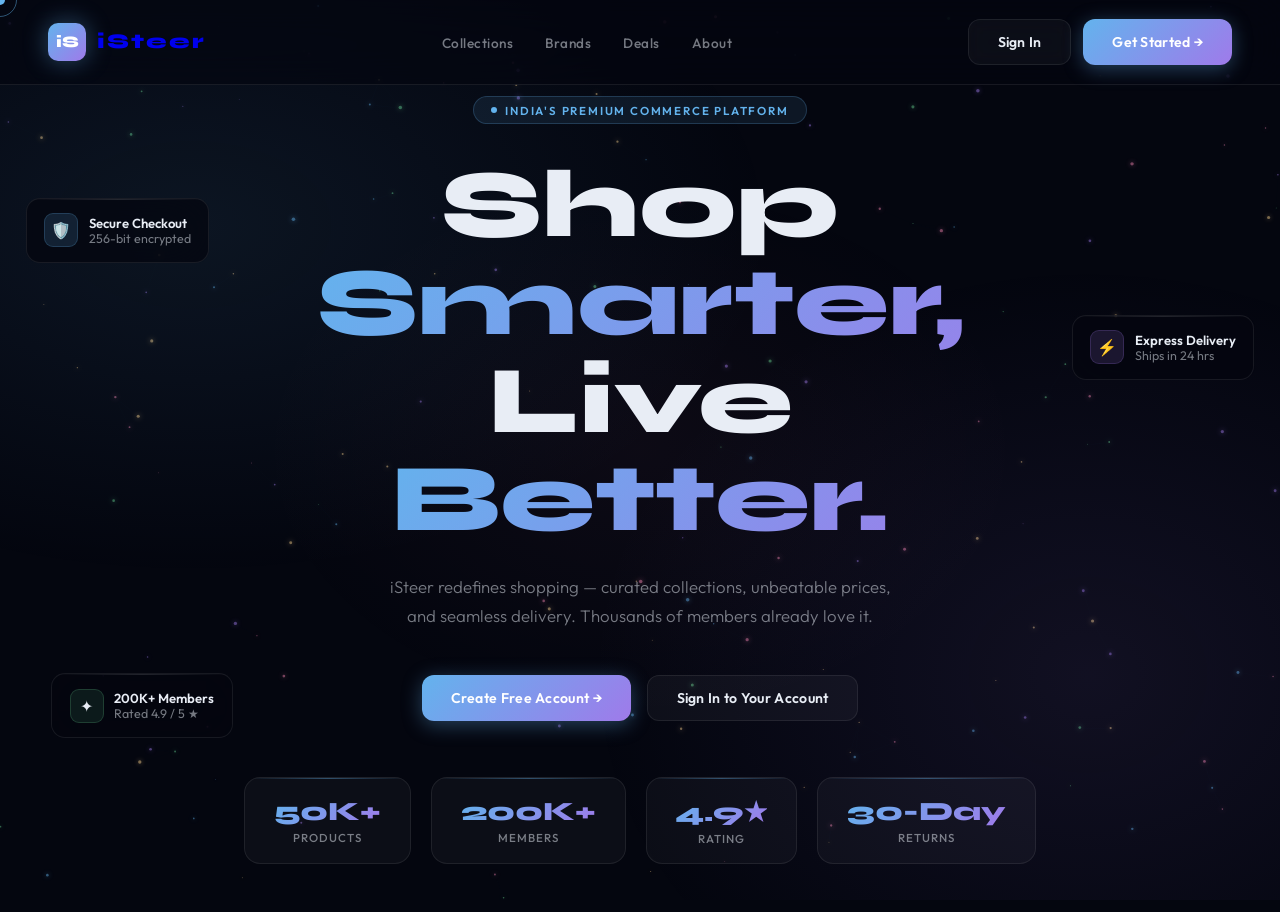
==== index.html @ 59a3b573 "Uploaded the project" ====
<!DOCTYPE html>
<html lang="en">
<head>
  <meta charset="UTF-8"/>
  <meta name="viewport" content="width=device-width, initial-scale=1.0"/>
  <title>iSteer — Premium Commerce</title>
  <link rel="preconnect" href="https://fonts.googleapis.com"/>
  <link href="https://fonts.googleapis.com/css2?family=Syne:wght@400;600;700;800&family=Outfit:wght@300;400;500;600&display=swap" rel="stylesheet"/>
  <style>
    *, *::before, *::after { margin:0; padding:0; box-sizing:border-box; }
    :root {
      --bg:#04060f; --surface:rgba(255,255,255,0.035); --border:rgba(255,255,255,0.08);
      --text:#e8edf5; --muted:rgba(232,237,245,0.5);
      --cyan:#63b3ed; --violet:#9f7aea; --rose:#f687b3; --gold:#fbd38d; --green:#68d391;
      --c-glow:rgba(99,179,237,0.15); --v-glow:rgba(159,122,234,0.15);
    }
    html,body{height:100%;overflow:hidden;}
    body{font-family:'Outfit',sans-serif;background:var(--bg);color:var(--text);cursor:none;}

    #cursor{position:fixed;width:10px;height:10px;background:var(--cyan);border-radius:50%;pointer-events:none;z-index:9999;transform:translate(-50%,-50%);transition:width.2s,height.2s,background.2s;mix-blend-mode:screen;}
    #cursor-ring{position:fixed;width:34px;height:34px;border:1px solid rgba(99,179,237,0.45);border-radius:50%;pointer-events:none;z-index:9998;transform:translate(-50%,-50%);transition:width.15s,height.15s,border-color.2s;}

    #canvas{position:fixed;inset:0;z-index:0;}
    .mesh{position:fixed;inset:0;z-index:0;pointer-events:none;
      background:radial-gradient(ellipse 70% 60% at 15% 25%,rgba(99,179,237,0.09) 0%,transparent 65%),
                 radial-gradient(ellipse 60% 70% at 85% 75%,rgba(159,122,234,0.09) 0%,transparent 65%),
                 radial-gradient(ellipse 50% 50% at 50% 50%,rgba(246,135,179,0.04) 0%,transparent 60%);
      animation:meshPulse 14s ease-in-out infinite alternate;}
    @keyframes meshPulse{0%{opacity:.8}100%{opacity:1;transform:scale(1.04);}}

    nav{position:fixed;top:0;left:0;right:0;z-index:100;display:flex;align-items:center;justify-content:space-between;padding:1.2rem 3rem;background:rgba(4,6,15,0.6);backdrop-filter:blur(24px);border-bottom:1px solid var(--border);}
    .logo{display:flex;align-items:center;gap:.7rem;text-decoration:none;}
    .logo-mark{width:38px;height:38px;border-radius:10px;background:linear-gradient(135deg,var(--cyan),var(--violet));display:flex;align-items:center;justify-content:center;font-family:'Syne',sans-serif;font-weight:800;font-size:1rem;color:#fff;box-shadow:0 0 24px rgba(99,179,237,0.4);animation:pulse 3s ease-in-out infinite;}
    @keyframes pulse{0%,100%{box-shadow:0 0 20px rgba(99,179,237,0.4)}50%{box-shadow:0 0 40px rgba(99,179,237,0.7),0 0 70px rgba(99,179,237,0.2)}}
    .logo-text{font-family:'Syne',sans-serif;font-weight:800;font-size:1.3rem;letter-spacing:2px;}

    .nav-links{display:flex;gap:2rem;list-style:none;}
    .nav-links a{font-size:.85rem;font-weight:500;color:var(--muted);text-decoration:none;letter-spacing:.5px;transition:color.2s;position:relative;}
    .nav-links a::after{content:'';position:absolute;bottom:-4px;left:0;right:0;height:1px;background:var(--cyan);transform:scaleX(0);transition:transform.3s;}
    .nav-links a:hover{color:var(--text);}
    .nav-links a:hover::after{transform:scaleX(1);}

    .nav-btns{display:flex;gap:.75rem;}
    .btn{display:inline-flex;align-items:center;gap:.55rem;padding:.8rem 1.8rem;border-radius:12px;font-family:'Outfit',sans-serif;font-size:.88rem;font-weight:600;text-decoration:none;cursor:pointer;border:none;transition:all.25s cubic-bezier(.4,0,.2,1);position:relative;overflow:hidden;letter-spacing:.3px;}
    .btn-glass{background:rgba(255,255,255,0.04);color:var(--text);border:1px solid var(--border);backdrop-filter:blur(10px);}
    .btn-glass:hover{border-color:rgba(255,255,255,0.18);background:rgba(255,255,255,0.07);transform:translateY(-2px);}
    .btn-glow{background:linear-gradient(135deg,var(--cyan),var(--violet));color:#fff;box-shadow:0 4px 20px rgba(99,179,237,0.35);}
    .btn-glow:hover{transform:translateY(-3px);box-shadow:0 10px 40px rgba(99,179,237,0.55);}
    .btn-glow:active{transform:none;}

    .page{position:relative;z-index:1;min-height:100vh;display:flex;flex-direction:column;align-items:center;justify-content:center;padding:6rem 2rem 3rem;}

    .hero{text-align:center;max-width:820px;animation:heroUp .9s cubic-bezier(.16,1,.3,1) both;}
    @keyframes heroUp{from{opacity:0;transform:translateY(50px) scale(.97)}to{opacity:1;transform:none}}

    .badge{display:inline-flex;align-items:center;gap:.5rem;padding:.35rem 1.1rem;border-radius:100px;background:rgba(99,179,237,0.1);border:1px solid rgba(99,179,237,0.22);font-size:.72rem;font-weight:600;color:var(--cyan);letter-spacing:1.8px;text-transform:uppercase;margin-bottom:2rem;animation:badgeGlow 2.5s ease-in-out infinite;}
    @keyframes badgeGlow{0%,100%{box-shadow:none}50%{box-shadow:0 0 18px rgba(99,179,237,0.22)}}
    .dot{width:6px;height:6px;border-radius:50%;background:var(--cyan);animation:blink 1.5s ease-in-out infinite;}
    @keyframes blink{0%,100%{opacity:1}50%{opacity:.25}}

    h1{font-family:'Syne',sans-serif;font-size:clamp(3rem,7.5vw,6.5rem);font-weight:800;line-height:1.02;margin-bottom:1.5rem;}
    .grad{background:linear-gradient(135deg,var(--cyan) 0%,var(--violet) 45%,var(--rose) 100%);-webkit-background-clip:text;-webkit-text-fill-color:transparent;background-clip:text;background-size:300%;animation:gradAnim 5s ease-in-out infinite alternate;}
    @keyframes gradAnim{from{background-position:0%}to{background-position:100%}}

    .sub{font-size:1.05rem;font-weight:300;color:var(--muted);line-height:1.75;max-width:520px;margin:0 auto 2.8rem;animation:fadeIn .8s ease .3s both;}
    @keyframes fadeIn{from{opacity:0}to{opacity:1}}

    .ctas{display:flex;gap:1rem;justify-content:center;flex-wrap:wrap;animation:fadeIn .8s ease .45s both;}

    .stats{display:flex;gap:1.25rem;justify-content:center;flex-wrap:wrap;margin-top:3.5rem;animation:fadeIn .8s ease .6s both;}
    .s-card{background:var(--surface);border:1px solid var(--border);border-radius:16px;padding:1.1rem 1.8rem;backdrop-filter:blur(20px);text-align:center;transition:all.3s;position:relative;overflow:hidden;}
    .s-card::before{content:'';position:absolute;top:0;left:0;right:0;height:1px;background:linear-gradient(90deg,transparent,rgba(99,179,237,0.4),transparent);}
    .s-card:hover{border-color:rgba(99,179,237,0.3);transform:translateY(-5px);box-shadow:0 8px 30px rgba(99,179,237,0.1);}
    .s-val{font-family:'Syne',sans-serif;font-size:1.65rem;font-weight:800;background:linear-gradient(135deg,var(--cyan),var(--violet));-webkit-background-clip:text;-webkit-text-fill-color:transparent;background-clip:text;}
    .s-lbl{font-size:.72rem;color:var(--muted);font-weight:500;text-transform:uppercase;letter-spacing:1px;margin-top:.2rem;}

    /* Floating cards */
    .fc{position:fixed;background:rgba(4,6,15,0.75);border:1px solid var(--border);border-radius:14px;backdrop-filter:blur(24px);padding:.9rem 1.1rem;display:flex;align-items:center;gap:.65rem;font-size:.78rem;pointer-events:none;}
    .fc::before{content:'';position:absolute;top:0;left:0;right:0;height:1px;background:linear-gradient(90deg,transparent,rgba(255,255,255,0.12),transparent);}
    .fc1{top:22%;left:2%;animation:fl1 7s ease-in-out infinite;}
    .fc2{top:35%;right:2%;animation:fl2 9s ease-in-out infinite;}
    .fc3{bottom:18%;left:4%;animation:fl3 8s ease-in-out infinite;}
    @keyframes fl1{0%,100%{transform:translateY(0)rotate(-1.5deg)}50%{transform:translateY(-18px)rotate(1deg)}}
    @keyframes fl2{0%,100%{transform:translateY(0)rotate(1.5deg)}50%{transform:translateY(-14px)rotate(-1deg)}}
    @keyframes fl3{0%,100%{transform:translateY(0)rotate(0deg)}50%{transform:translateY(-22px)rotate(2deg)}}
    .fi{width:34px;height:34px;border-radius:9px;display:flex;align-items:center;justify-content:center;font-size:1rem;}
    .fi-c{background:var(--c-glow);border:1px solid rgba(99,179,237,0.2);}
    .fi-v{background:var(--v-glow);border:1px solid rgba(159,122,234,0.2);}
    .fi-g{background:rgba(104,211,145,0.1);border:1px solid rgba(104,211,145,0.2);}
    .ft strong{display:block;color:var(--text);font-weight:600;font-size:.82rem;}
    .ft span{color:var(--muted);}

    @media(max-width:768px){nav{padding:1rem 1.5rem}.nav-links,.fc{display:none}h1{font-size:2.8rem}}
  </style>
</head>
<body>
<div id="cursor"></div><div id="cursor-ring"></div>
<canvas id="canvas"></canvas>
<div class="mesh"></div>

<nav>
  <a href="index.html" class="logo">
    <div class="logo-mark">iS</div>
    <span class="logo-text">iSteer</span>
  </a>
  <ul class="nav-links">
    <li><a href="#">Collections</a></li>
    <li><a href="#">Brands</a></li>
    <li><a href="#">Deals</a></li>
    <li><a href="#">About</a></li>
  </ul>
  <div class="nav-btns">
    <a href="login.html" class="btn btn-glass">Sign In</a>
    <a href="signup.html" class="btn btn-glow">Get Started →</a>
  </div>
</nav>

<div class="fc fc1"><div class="fi fi-c">🛡️</div><div class="ft"><strong>Secure Checkout</strong><span>256-bit encrypted</span></div></div>
<div class="fc fc2"><div class="fi fi-v">⚡</div><div class="ft"><strong>Express Delivery</strong><span>Ships in 24 hrs</span></div></div>
<div class="fc fc3"><div class="fi fi-g">✦</div><div class="ft"><strong>200K+ Members</strong><span>Rated 4.9 / 5 ★</span></div></div>

<main class="page">
  <div class="hero">
    <div class="badge"><div class="dot"></div>India's Premium Commerce Platform</div>
    <h1>Shop <span class="grad">Smarter,</span><br/>Live <span class="grad">Better.</span></h1>
    <p class="sub">iSteer redefines shopping — curated collections, unbeatable prices, and seamless delivery. Thousands of members already love it.</p>
    <div class="ctas">
      <a href="signup.html" class="btn btn-glow">Create Free Account →</a>
      <a href="login.html" class="btn btn-glass">Sign In to Your Account</a>
    </div>
    <div class="stats">
      <div class="s-card"><div class="s-val">50K+</div><div class="s-lbl">Products</div></div>
      <div class="s-card"><div class="s-val">200K+</div><div class="s-lbl">Members</div></div>
      <div class="s-card"><div class="s-val">4.9★</div><div class="s-lbl">Rating</div></div>
      <div class="s-card"><div class="s-val">30-Day</div><div class="s-lbl">Returns</div></div>
    </div>
  </div>
</main>

<script>
  /* Cursor */
  const cur=document.getElementById('cursor'),ring=document.getElementById('cursor-ring');
  let mx=0,my=0,rx=0,ry=0;
  document.addEventListener('mousemove',e=>{mx=e.clientX;my=e.clientY;});
  (function tick(){cur.style.left=mx+'px';cur.style.top=my+'px';rx+=(mx-rx)*.14;ry+=(my-ry)*.14;ring.style.left=rx+'px';ring.style.top=ry+'px';requestAnimationFrame(tick);})();
  document.querySelectorAll('a,button').forEach(el=>{
    el.addEventListener('mouseenter',()=>{cur.style.width='18px';cur.style.height='18px';cur.style.background='#9f7aea';ring.style.width='48px';ring.style.height='48px';});
    el.addEventListener('mouseleave',()=>{cur.style.width='10px';cur.style.height='10px';cur.style.background='#63b3ed';ring.style.width='34px';ring.style.height='34px';});
  });

  /* Particles */
  const cv=document.getElementById('canvas'),ctx=cv.getContext('2d');
  let W,H,pts=[],mouse={x:-999,y:-999};
  function resize(){W=cv.width=innerWidth;H=cv.height=innerHeight;}
  resize(); window.addEventListener('resize',()=>{resize();init();});
  document.addEventListener('mousemove',e=>{mouse.x=e.clientX;mouse.y=e.clientY;});
  const COLS=['#63b3ed','#9f7aea','#f687b3','#fbd38d','#68d391'];
  class P{
    constructor(){this.reset(1);}
    reset(init){this.x=Math.random()*W;this.y=init?Math.random()*H:H+10;this.r=Math.random()*1.4+.4;this.col=COLS[Math.floor(Math.random()*5)];this.vx=(Math.random()-.5)*.35;this.vy=-(Math.random()*.55+.18);this.life=1;this.decay=Math.random()*.0025+.0008;}
    update(){const dx=this.x-mouse.x,dy=this.y-mouse.y,d=Math.sqrt(dx*dx+dy*dy);if(d<110){const f=.28*(1-d/110);this.x+=dx/d*f*2;this.y+=dy/d*f*2;}this.x+=this.vx;this.y+=this.vy;this.life-=this.decay;if(this.life<=0||this.y<-10)this.reset(0);}
    draw(){ctx.save();ctx.globalAlpha=this.life*.45;ctx.fillStyle=this.col;ctx.shadowColor=this.col;ctx.shadowBlur=5;ctx.beginPath();ctx.arc(this.x,this.y,this.r,0,Math.PI*2);ctx.fill();ctx.restore();}
  }
  function init(){pts=Array.from({length:160},()=>new P());}
  init();
  (function loop(){
    ctx.clearRect(0,0,W,H);
    for(let i=0;i<pts.length;i++)for(let j=i+1;j<pts.length;j++){const dx=pts[i].x-pts[j].x,dy=pts[i].y-pts[j].y,d=Math.sqrt(dx*dx+dy*dy);if(d<75){ctx.save();ctx.globalAlpha=(1-d/75)*.05;ctx.strokeStyle='#63b3ed';ctx.lineWidth=.4;ctx.beginPath();ctx.moveTo(pts[i].x,pts[i].y);ctx.lineTo(pts[j].x,pts[j].y);ctx.stroke();ctx.restore();}}
    pts.forEach(p=>{p.update();p.draw();});
    requestAnimationFrame(loop);
  })();
</script>
</body>
</html>
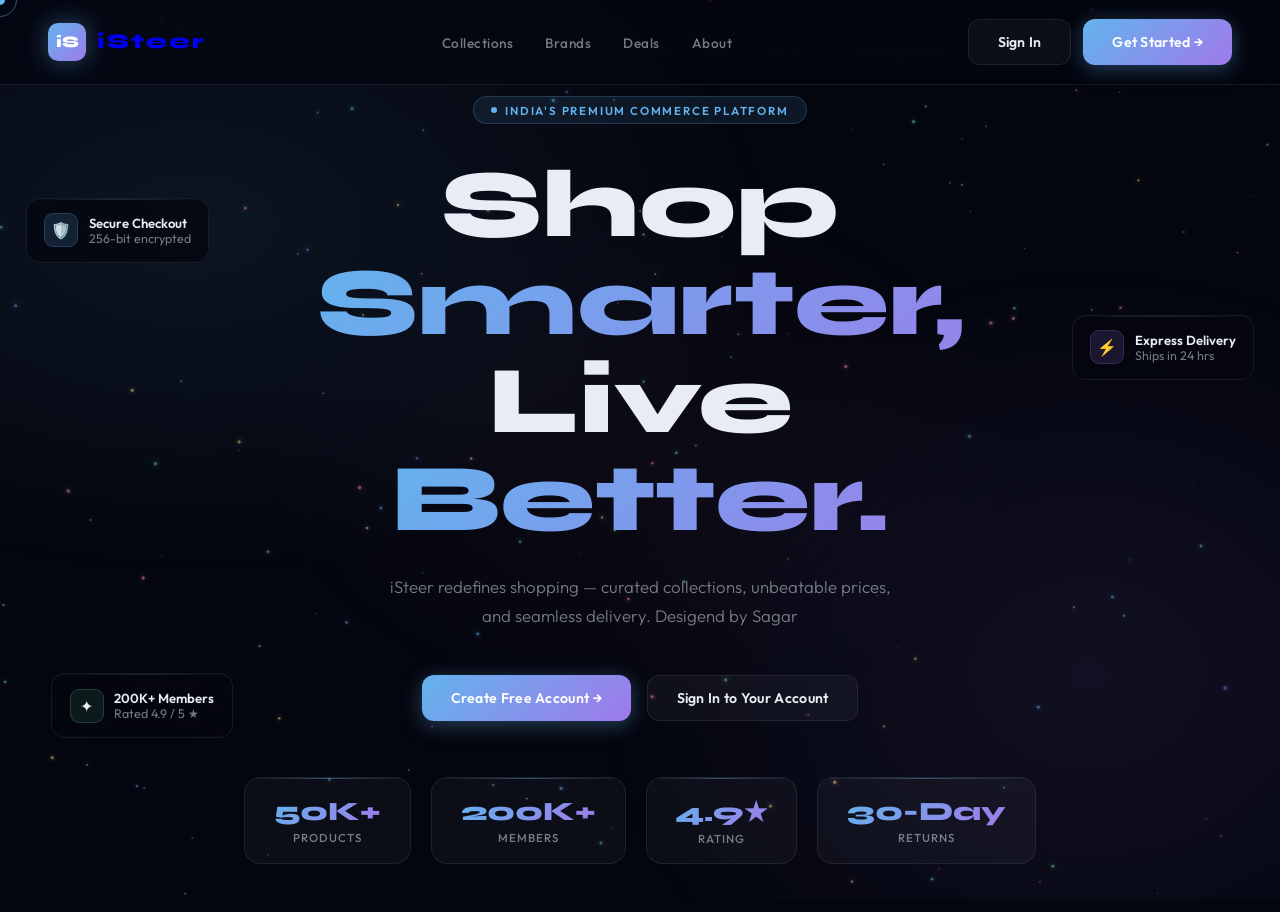
==== commit 5d1d41fa: "Added the Designed BY line" ====
--- a/index.html
+++ b/index.html
@@ -123,7 +123,7 @@
   <div class="hero">
     <div class="badge"><div class="dot"></div>India's Premium Commerce Platform</div>
     <h1>Shop <span class="grad">Smarter,</span><br/>Live <span class="grad">Better.</span></h1>
-    <p class="sub">iSteer redefines shopping — curated collections, unbeatable prices, and seamless delivery. Thousands of members already love it.</p>
+    <p class="sub">iSteer redefines shopping — curated collections, unbeatable prices, and seamless delivery. Desigend by Sagar</p>
     <div class="ctas">
       <a href="signup.html" class="btn btn-glow">Create Free Account →</a>
       <a href="login.html" class="btn btn-glass">Sign In to Your Account</a>
